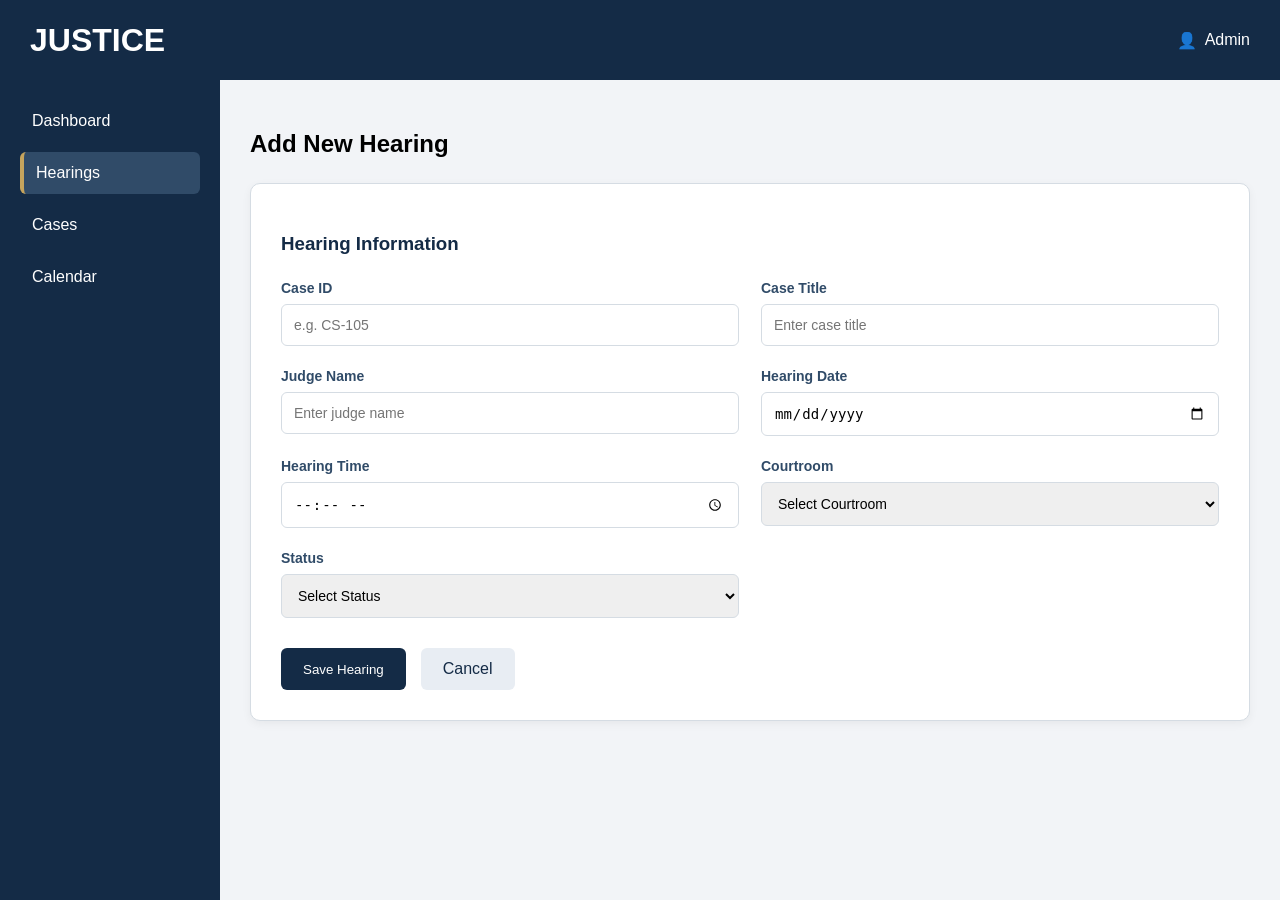
==== add-hearing.html @ 9cb81e54 "add-hearing.html add a form to hearings.html which is for adding new hearings to the list, add-heari" ====
<!DOCTYPE html>
<html lang="en">
<head>
    <meta charset="UTF-8">
    <meta name="viewport" content="width=device-width, initial-scale=1.0">
    <title>ADD HEARING | JUSTICE</title>
    <link rel="stylesheet" href="css/style.css">
</head>
<body>

    <header class="topbar">
        <h1>JUSTICE</h1>
        <div class="profile">
            <span>👤</span>
            <span>Admin</span>
        </div>
    </header>

    <div class="content-wrapper">

        <aside class="sidebar">
            <nav>
                <a href="dashboard.html">Dashboard</a>
                <a href="hearings.html" class="active">Hearings</a>
                <a href="cases.html">Cases</a>
                <a href="calendar.html">Calendar</a>
            </nav>
        </aside>

        <main class="dashboard">
            <h2>Add New Hearing</h2>

            <section class="add-hearing-form">

                <h3>Hearing Information</h3>

                <form id="hearingForm">

                    <div class="form-grid">

                        <div class="form-group">
                            <label for="caseId">Case ID</label>
                            <input type="text" id="caseId" placeholder="e.g. CS-105" required>
                        </div>

                    <div class="form-group">
                        <label for="caseTitle">Case Title</label>
                        <input type="text" id="caseTitle" placeholder="Enter case title" required>
                    </div>

                    <div class="form-group">
                        <label for="judge">Judge Name</label>
                        <input type="text" id="judge" placeholder="Enter judge name" required>
                    </div>

                    <div class="form-group">
                        <label for="hearingDate">Hearing Date</label>
                        <input type="date" id="hearingDate" required>
                    </div>

                    <div class="form-group">
                        <label for="hearingTime">Hearing Time</label>
                        <input type="time" id="hearingTime" required>
                    </div>

                    <div class="form-group">
                        <label for="courtroom">Courtroom</label>
                        <select id="courtroom" required>
                            <option value="">Select Courtroom</option>
                            <option>Room 01</option>
                            <option>Room 02</option>
                            <option>Room 03</option>
                            <option>Room 04</option>
                            <option>Room 05</option>
                            <option>Room 06</option>
                            <option>Room 07</option>
                            <option>Room 08</option>
                            <option>Room 09</option>
                            <option>Room 10</option>
                            <option>Room 11</option>
                            <option>Room 12</option>
                        </select>
                    </div>

                    <div class="form-group">
                        <label for="hearingStatus">Status</label>
                        <select id="hearingStatus" required>
                            <option value="">Select Status</option>
                            <option>Upcoming</option>
                            <option>Completed</option>
                            <option>Postponed</option>
                        </select>
                    </div>
                    </div>
                    <div class="form-buttons">
                        <button type="submit" class="save-btn">Save Hearing</button>
                        <a href="hearings.html" class="cancel-btn">Cancel</a>
                    </div>
                </form>
            </section>
        </main>
    </div>
    <script src="js/add-hearing.js"></script>
</body>
</html>
---- css/style.css ----
body{
    background-color: #F2F4F7;
    font-family: Arial, Helvetica, sans-serif;
    margin: 0;
    min-height: 100vh;
    display: flex;
    flex-direction: column;
    align-items: stretch;
}
main {
    flex-grow: 1;
    display: flex;
    justify-content: center;
}
.header{
    background-color: #142B46;
    color: #F2F4F7;
    padding: 20px;
    text-align: center;
    font-size: 25px;
    font-weight: 700;
}
.login-box{
    width: 100%;
    max-width: 400px;
    background-color: white;
    border: 1px rgb(197, 188, 188) solid;
    border-radius: 15px;
    margin: 30px auto;
    padding: 25px;
    align-self: center;
    box-sizing: border-box;

}
.input{
    color: #243447;
    font-size: larger;
    letter-spacing: 0.7px;
    width: 100%;
    height: 40px;
    padding: 10px;
    border: 2px rgb(197, 188, 188) solid;
    border-radius: 7px;
    box-sizing: border-box;
    transition: border-color 0.1s ease;
}
.input:focus{
    border-color: #142B46; 
    outline: none;
}
.button-text{
    margin: 2px;
}
#login-button{
    background-color: #142B46;
    border-radius: 5px;
    color:#F2F4F7;
    padding: 5px;
    width: 100%;
    height: 50px;
    font-size: larger;
    font-weight: 500;
    letter-spacing: 1px;
    box-sizing: border-box;
    transition: 0.5s;
}
#login-button:hover{
    color:#142B46;
    background-color: #F2F4F7;
    border: 1px #142B46 solid;
    cursor: pointer;
}
#light-text{
    color: rgba(128, 128, 128, 0.656);
    text-align: center;
}
#username{
    font-size: larger;
    letter-spacing: 1px;
}
#password{
    font-size: larger;
    letter-spacing: 1px;
}
#welcome{
    font-size: 30px;
    text-align: center;
    font-weight: 700;
    letter-spacing: 1px;
    word-spacing: 4px;
}
footer{
    text-align: center;
    padding: 5px;
}
.dashboard {
    display: block;
    padding: 30px;
}
.topbar{
    background-color: #142B46;
    color: white;
    padding: 10px 30px;
    height: 60px;
    display: flex;
    align-items: center;
    justify-content: space-between;
}
.topbar-search:focus{
    outline: 2px solid #C5A45D;
    outline-offset: 2px;
}
.topbar-right{
    display: flex;
    align-items: center;
    gap: 20px;
}
.topbar-search{
    padding: 10px 15px;
    border-radius: 6px;
    border: none;
    width: 250px;
}
.notifications{
    background-color: transparent;
    color: white;
    border: 1px solid #60758C;
    border-radius: 6px;
    padding: 9px 14px;
    cursor: pointer;
}
.notifications:hover{
    background-color: #304B68;
}
.profile{
    display: flex;
    align-items: center;
    gap: 8px;
    color: white;
}
.sidebar{
    display:flex;
    flex-direction: column;
    width: 220px;
    background-color: #142B46;
    color: white;
    padding: 20px;
    box-sizing: border-box;
    flex-shrink: 0;
}
.sidebar nav{
    display: flex;
    flex-direction: column;
    gap: 10px;
}
.sidebar a{
    color: white;
    text-decoration: None;
    padding: 12px;
    border-radius: 6px;
    transition: background-color 0.2s ease;
}
.sidebar a:hover{
    background-color: #304B68;
}
.sidebar a.active{
    background-color: #304B68;
    border-left: 4px #C5A45D solid;
}
.content-wrapper{
    display:flex;
    flex-direction: row;
    flex: 1;
    align-items: stretch;
}
.stats-container{
    display: flex;
    align-items: stretch;
    justify-content:space-around;
    flex-wrap: wrap;
    gap: 20px;
}
.stat-card{
    background-color: white;
    border: 1px #E0E4E8 solid;
    padding: 20px;
    border-radius: 10px;
    flex: 1 1 180px;
    box-shadow: 0 2px 8px rgba(0,0,0,0.05);
}
.stat-card h3{
    color: #60758C;
    font-size: 15px;
    font-weight: 600;
    margin-bottom: 12px;
}

.stat-card p{
    color: #142B46;
    font-size: 30px;
    font-weight: 700;
    margin: 0;
}
.hearing-section{
    background-color: white;
    border: 1px #E0E4E8 solid;
    padding: 15px;
    margin-top: 20px;
    border-radius: 10px;
    box-shadow: 0 2px 8px rgba(0,0,0,0.05);  
}
.hearing-section table{
    background-color: white;
    border: 1px #E0E4E8 solid;
    box-sizing: border-box; 
    width: 100%;
    border-collapse: collapse;
    text-align: left;
    table-layout: fixed;
}
.hearing-section tr:nth-child(even){
    background-color: #F2F4F7;
}
.hearing-section tr:hover{
    background-color: #E8EDF3;
}
.hearing-section td{
    border-left: none;
    border-right: none;
    border-top: 1px solid #E0E4E8;
    border-bottom: none;
}
.hearing-section th{
    background-color: #142B46;
    color: white;
    padding: 10px 20px;
    text-align: left;
    border: 1px black solid;
}
.hearing-section td{
    padding: 10px 20px;
    text-align: left;
    border: 1px black solid;
}
.upcoming {
    background-color: #FFF2D6;
    color: #946200;
}
.completed {
    background-color: #DDF5E5;
    color: #18743A;
}
.postponed {
    background-color: #FCE4E4;
    color: #A52A2A;
}
.hearing-actions{
    display: flex;
    align-items: center;
    gap: 15px;
    margin: 20px 0;
}
.hearing-search,
.hearing-actions select{
    padding: 12px;
    border: 1px solid #D5DCE3;
    border-radius: 6px;
    font-size: 14px;
}
.hearing-search{
    flex: 1;
}
.add-hearing-btn{
    background-color: #142B46;
    color: white;
    border: none;
    padding: 12px 18px;
    border-radius: 6px;
    cursor: pointer;
    text-decoration: none;
    display: inline-block;
}

.add-hearing-form {
    background-color: white;
    padding: 30px;
    margin-top: 25px;
    border-radius: 10px;
    border: 1px solid #D5DCE3;
    box-shadow: 0 3px 10px rgba(0,0,0,0.05);
}

.add-hearing-form h3 {
    color: #142B46;
    margin-bottom: 25px;
}

.form-grid {
    display: grid;
    grid-template-columns: 1fr 1fr;
    gap: 22px;
}

.form-group {
    display: flex;
    flex-direction: column;
    gap: 8px;
}

.form-group label {
    color: #304B68;
    font-size: 14px;
    font-weight: 600;
}

.form-group input,
.form-group select {
    padding: 12px;
    border: 1px solid #D5DCE3;
    border-radius: 6px;
    font-size: 14px;
    outline: none;
}

.form-group input:focus,
.form-group select:focus {
    border-color: #C5A45D;
}

.form-buttons {
    display: flex;
    gap: 15px;
    margin-top: 30px;
}

.save-btn {
    background-color: #142B46;
    color: white;
    border: none;
    padding: 12px 22px;
    border-radius: 6px;
    cursor: pointer;
}

.cancel-btn {
    background-color: #E8EDF3;
    color: #142B46;
    text-decoration: none;
    padding: 12px 22px;
    border-radius: 6px;
}

.save-btn:hover {
    background-color: #304B68;
}

.cancel-btn:hover {
    background-color: #D5DCE3;
}

.dashboard-subtitle {
    color: #60758C;
    margin-top: -10px;
    margin-bottom: 25px;
    font-size: 14px;
}


.dashboard-grid {
    display: grid;
    grid-template-columns: 1fr 1fr;
    gap: 22px;
    margin-top: 25px;
}



.dashboard-panel {
    background-color: white;
    border: 1px solid #D5DCE3;
    border-radius: 10px;
    padding: 22px;
    box-shadow: 0 3px 10px rgba(0,0,0,0.04);
}

.panel-header {
    display: flex;
    justify-content: space-between;
    align-items: center;
    margin-bottom: 18px;
}

.panel-header h3 {
    color: #142B46;
    font-size: 17px;
}

.panel-header a {
    color: #946200;
    text-decoration: none;
    font-size: 13px;
    font-weight: 600;
}



.mini-hearing {
    display: flex;
    justify-content: space-between;
    align-items: center;
    padding: 13px 0;
    border-bottom: 1px solid #E8EDF3;
}

.mini-hearing:last-child {
    border-bottom: none;
}

.mini-hearing strong {
    color: #142B46;
    font-size: 14px;
}

.mini-hearing p {
    color: #60758C;
    font-size: 12px;
    margin-top: 5px;
}

.mini-hearing span {
    color: #304B68;
    font-size: 13px;
    font-weight: 600;
}


.schedule-item {
    display: flex;
    justify-content: space-between;
    padding: 14px 0;
    border-bottom: 1px solid #E8EDF3;
    color: #60758C;
    font-size: 14px;
}

.schedule-item:last-child {
    border-bottom: none;
}

.schedule-item strong {
    color: #142B46;
}


.activity-item {
    display: flex;
    gap: 12px;
    padding: 12px 0;
    border-bottom: 1px solid #E8EDF3;
}

.activity-item:last-child {
    border-bottom: none;
}

.activity-dot {
    width: 9px;
    height: 9px;
    min-width: 9px;
    background-color: #C5A45D;
    border-radius: 50%;
    margin-top: 5px;
}

.activity-item strong {
    color: #142B46;
    font-size: 13px;
}

.activity-item p {
    color: #60758C;
    font-size: 12px;
    margin-top: 5px;
}
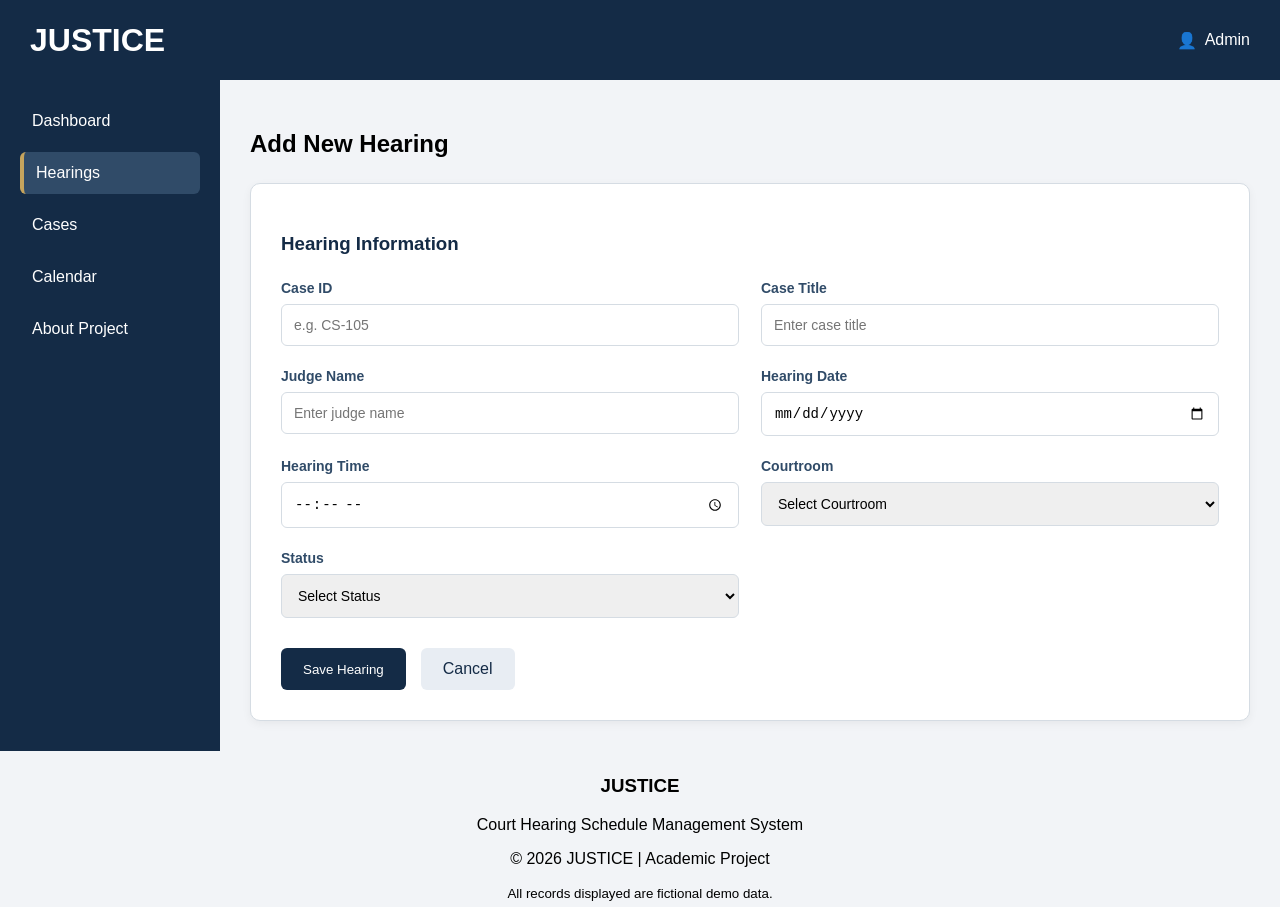
==== commit 897e7ee9: "Added a footer in these pages" ====
--- a/add-hearing.html
+++ b/add-hearing.html
@@ -25,6 +25,7 @@
                 <a href="hearings.html" class="active">Hearings</a>
                 <a href="cases.html">Cases</a>
                 <a href="calendar.html">Calendar</a>
+                <a href="about.html">About Project</a>
             </nav>
         </aside>
 
@@ -101,6 +102,14 @@
             </section>
         </main>
     </div>
+    
+<footer class="footer">
+    <h3>JUSTICE</h3>
+    <p>Court Hearing Schedule Management System</p>
+    <p>© 2026 JUSTICE | Academic Project</p>
+    <small>All records displayed are fictional demo data.</small>
+</footer>
+
     <script src="js/add-hearing.js"></script>
 </body>
 </html>
